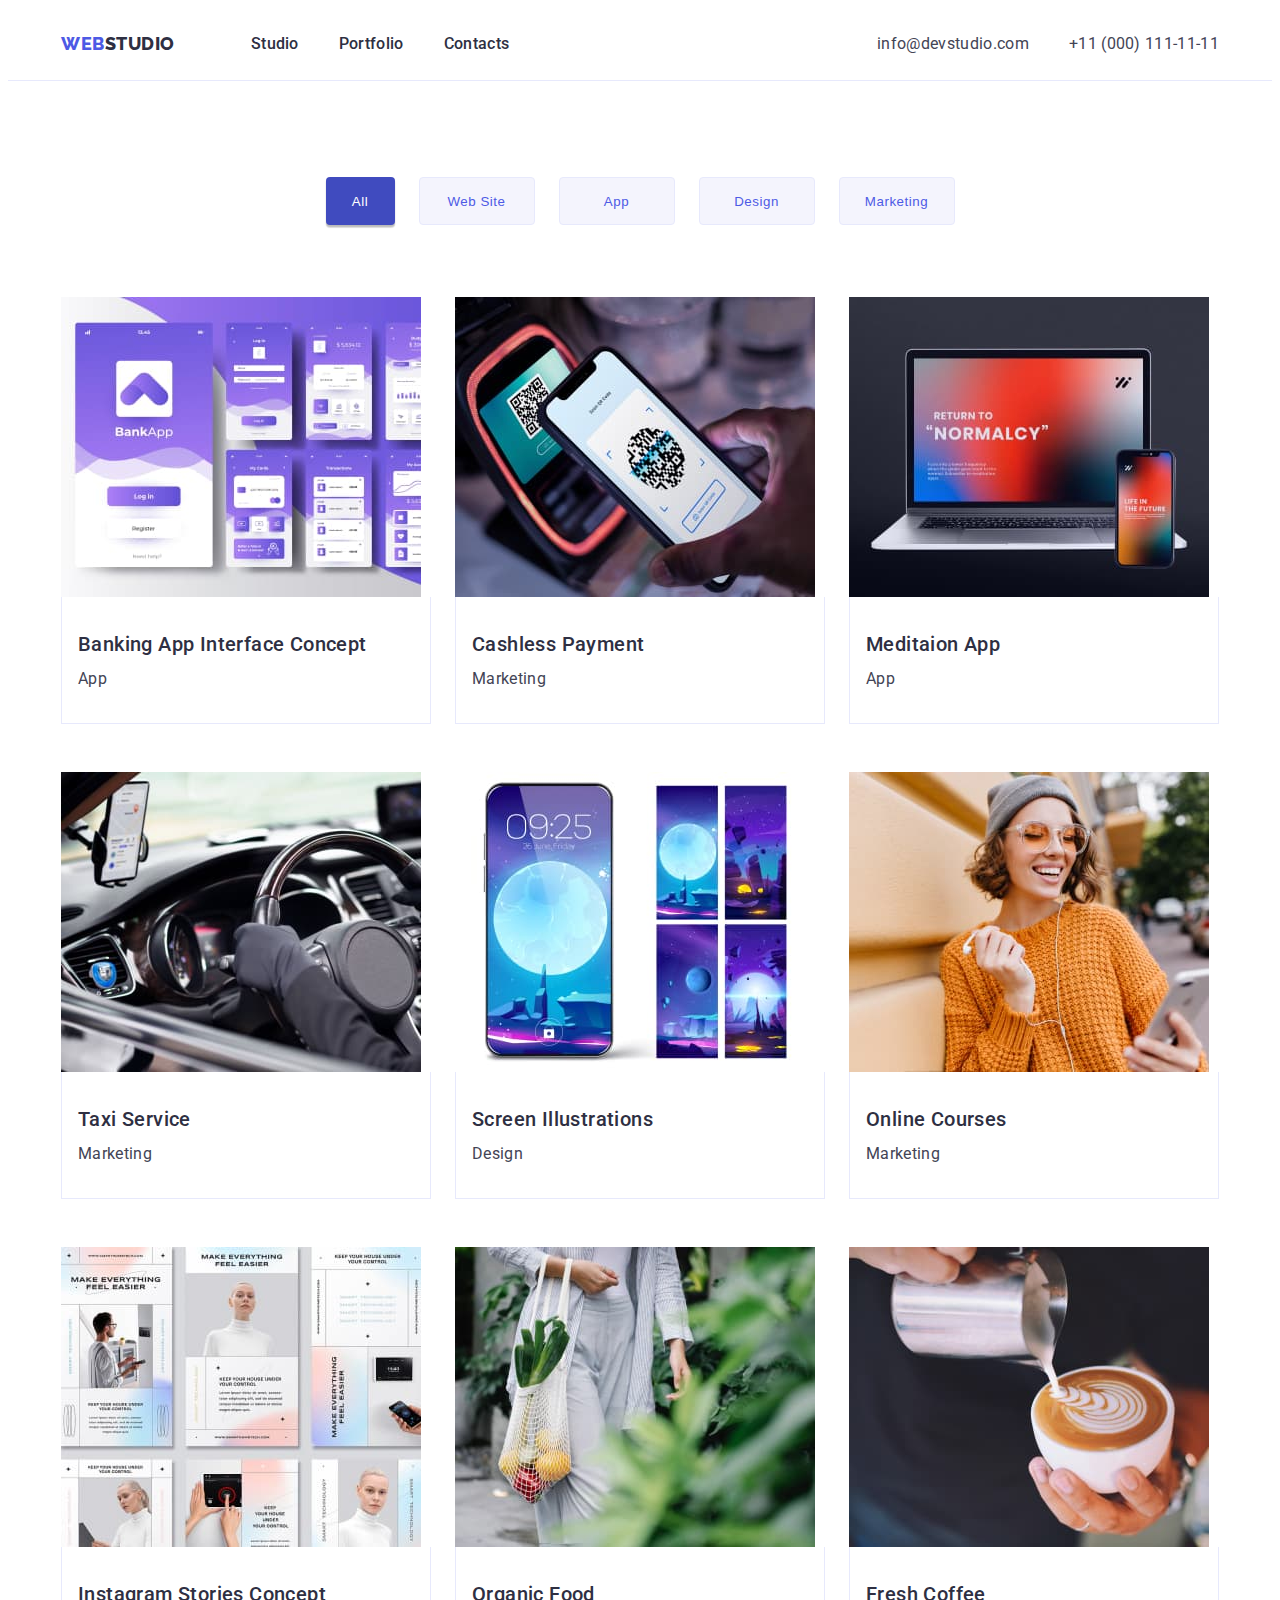
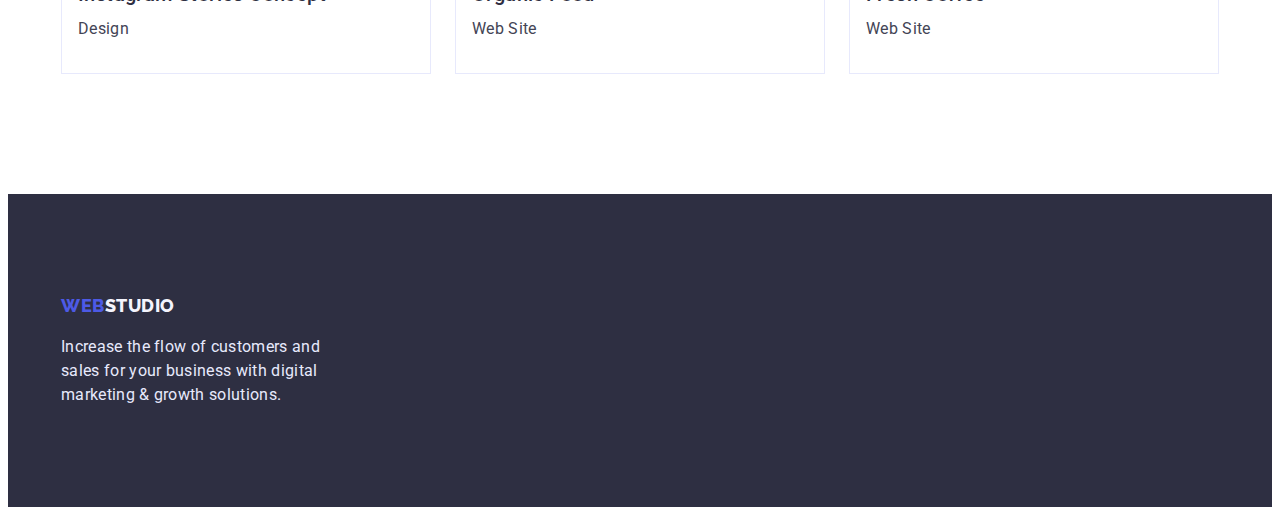
==== portfolio.html @ e5416cdb "Initial commit" ====
<!DOCTYPE html>
<html lang="en">
  <head>
    <meta charset="UTF-8" />
    <meta http-equiv="X-UA-Compatible" content="IE=edge" />
    <meta name="viewport" content="width=device-width, initial-scale=1.0" />
    <title>Document</title>

    <link
      rel="stylesheet"
      href="https://cdnjs.cloudflare.com/ajax/libs/modern-normalize/1.1.0/modern-normalize.min.css"
      integrity="sha512-wpPYUAdjBVSE4KJnH1VR1HeZfpl1ub8YT/NKx4PuQ5NmX2tKuGu6U/JRp5y+Y8XG2tV+wKQpNHVUX03MfMFn9Q=="
      crossorigin="anonymous"
      referrerpolicy="no-referrer"
    />
    <link rel="stylesheet" href="./css/styles.css" />
    <link
      href="https://fonts.googleapis.com/css2?family=Raleway:wght@800&family=Roboto:wght@400;500;700;900&display=swap"
      rel="stylesheet"
    />
  </head>
  <body>
    <header class="header">
      <div class="container header-container">
        <nav class="header-nav">
          <a class="logo link" href="./index.html">
            Web<span class="logo-second">Studio</span></a
          >
          <ul class="header-list">
            <li class="header-nav-item">
              <a class="header-nav-link link" href="./index.html">Studio</a>
            </li>
            <li class="header-nav-item">
              <a class="header-nav-link link" href="./portfolio.html"
                >Portfolio</a
              >
            </li>
            <li class="header-nav-item">
              <a class="header-nav-link link" href="">Contacts</a>
            </li>
          </ul>
        </nav>
        <address class="header-address">
          <ul class="header-address-list">
            <li class="header-address-item">
              <a
                class="header-address-link link"
                href="mailto:info@devstudio.com"
                >info@devstudio.com</a
              >
            </li>
            <li class="header-address-item">
              <a class="header-address-link link" href="tel:+110001111111"
                >+11 (000) 111-11-11</a
              >
            </li>
          </ul>
        </address>
      </div>
    </header>
    <main>
      <section class="section portfolio-section">
        <div class="container">
          <h1 hidden>Portfolio</h1>
          <ul class="buttons">
            <li class="portfolio-item">
              <button class="portfolio-button-active" type="button">All</button>
            </li>
            <li class="portfolio-item">
              <button class="Portfolio-button" type="button">Web Site</button>
            </li>
            <li class="portfolio-item">
              <button class="Portfolio-button" type="button">App</button>
            </li>
            <li class="portfolio-item">
              <button class="Portfolio-button" type="button">Design</button>
            </li>
            <li class="portfolio-item">
              <button class="Portfolio-button" type="button">Marketing</button>
            </li>
          </ul>
          <ul class="portfolio">
            <li class="portfolio-list">
              <img
                class="portfolio-images"
                src="./images/bankingapp.jpg"
                alt="dialog windows of the entire banking mobile application"
                width="360"
              />
              <div class="portfolio-text">
                <h3 class="caption-portfolio">Banking App Interface Concept</h3>
                <p class="caption-portfolio-title">App</p>
              </div>
            </li>
            <li class="portfolio-list">
              <img
                class="portfolio-images"
                src="./images/qrscanner.jpg"
                alt="the phone reads the QR code from another phone"
                width="360"
                height="300"
              />
              <div class="portfolio-text">
                <h3 class="caption-portfolio">Cashless Payment</h3>
                <p class="caption-portfolio-title">Marketing</p>
              </div>
            </li>
            <li class="portfolio-list">
              <img
                class="portfolio-images"
                src="./images/laptop.jpg"
                alt="laptop"
                width="360"
              />
              <div class="portfolio-text">
                <h3 class="caption-portfolio">Meditaion App</h3>
                <p class="caption-portfolio-title">App</p>
              </div>
            </li>
            <li class="portfolio-list">
              <img
                class="portfolio-images"
                src="./images/taxi.jpg"
                alt="hand on the steering wheel of the car"
                width="360"
              />
              <div class="portfolio-text">
                <h3 class="caption-portfolio">Taxi Service</h3>
                <p class="caption-portfolio-title">Marketing</p>
              </div>
            </li>
            <li class="portfolio-list">
              <img
                class="portfolio-images"
                src="./images/smart.jpg"
                alt="a planet is shown on the phone screen"
                width="360"
              />
              <div class="portfolio-text">
                <h3 class="caption-portfolio">Screen Illustrations</h3>
                <p class="caption-portfolio-title">Design</p>
              </div>
            </li>
            <li class="portfolio-list">
              <img
                class="portfolio-images"
                src="./images/onlinecourses.jpg"
                alt="pretty girl in an orange sweater"
                width="360"
              />
              <div class="portfolio-text">
                <h3 class="caption-portfolio">Online Courses</h3>
                <p class="caption-portfolio-title">Marketing</p>
              </div>
            </li>
            <li class="portfolio-list">
              <img
                class="portfolio-images"
                src="./images/manypeoples.jpg"
                alt="various screenshots from the mobile application"
                width="360"
              />
              <div class="portfolio-text">
                <h3 class="caption-portfolio">Instagram Stories Concept</h3>
                <p class="caption-portfolio-title">Design</p>
              </div>
            </li>
            <li class="portfolio-list">
              <img
                class="portfolio-images"
                src="./images/organicfood.jpg"
                alt="eco bag with vegetables and fruit"
                width="360"
              />
              <div class="portfolio-text">
                <h3 class="caption-portfolio">Organic Food</h3>
                <p class="caption-portfolio-title">Web Site</p>
              </div>
            </li>
            <li class="portfolio-list">
              <img
                class="portfolio-images"
                src="./images/coffe.jpg"
                alt="The barista adds milk to the coffee"
                width="360"
              />
              <div class="portfolio-text">
                <h3 class="caption-portfolio">Fresh Coffee</h3>
                <p class="caption-portfolio-title">Web Site</p>
              </div>
            </li>
          </ul>
        </div>
      </section>
    </main>

    <footer class="footer">
      <div class="container">
        <div class="footer-container">
          <a class="logo link logo-footer" href="./index.html">
            Web<span class="logo-second-footer">Studio</span></a
          >
          <p class="promotion">
            Increase the flow of customers and sales for your business with
            digital marketing & growth solutions.
          </p>
        </div>
      </div>
    </footer>
  </body>
</html>
---- css/styles.css ----
:root {
  --primary-brand: #4d5ae5;
  --pressed-state: #404bbf;
  --dark: #2e2f42;
  --success: #31d0aa;
  --text: #434455;
  --subtle-text: #8e8f99;
  --accent: #e7e9fc;
  --light: #f4f4fd;
  --modal-overlay: #2e2f42;
  --hero-background: #2e2f42;
  --background-color: #ffffff;
}

body {
  font-family: "Roboto", sans-serif;
  font-size: 16px;
  line-height: 1.5;
  background-color: var(--background-color);
  color: var(--text);
}

p,
h1,
h2,
h3,
h4,
h5,
h6 {
  margin: 0;
}

.container {
  width: 100%;
  max-width: 1158px;
  margin: 0 auto;
  padding: 0 15px;
}

.section {
  padding-bottom: 120px;
  padding-top: 120px;
}
ul {
  margin: 0;
  padding: 0;
}

.link {
  text-decoration: none;
  font-style: normal;
}
/* header */
.header {
  border-bottom-width: 1px;
  border-bottom-style: solid;
  border-bottom-color: var(--accent);
  padding: 24px 0;
}

.logo {
  font-family: "Raleway";
  font-style: normal;
  font-weight: 800;
  font-size: 18px;
  line-height: 1.3;
  letter-spacing: 0.03em;
  text-transform: uppercase;
  color: var(--primary-brand);
  margin-right: 76px;
}

.logo-second {
  color: var(--dark);
}
.header-container {
  display: flex;
  align-items: center;
}
.header-nav {
  display: flex;
  align-items: center;

  margin-right: auto;
}

.header-list {
  display: flex;
  gap: 40px;
}
.header-nav-item {
  list-style-type: none;
}

.header-nav-link {
  font-weight: 500;
  letter-spacing: 0.02em;
  color: var(--dark);
}

.header-nav-link:hover,
.header-nav-link:focus {
  color: var(--pressed-state);
}
.header-nav-link:active {
  color: var(--pressed-state);
}

.header-address {
  display: flex;
  align-items: center;

  justify-content: flex-end;
}
.header-address-list {
  display: flex;
  gap: 40px;
}

.header-address-item {
  list-style-type: none;
}
.header-address-link {
  line-height: 1.5;
  letter-spacing: 0.02em;
  color: var(--text);
}

.header-address-link:hover,
.header-address-link:focus,
.header-address-link:active {
  color: var(--pressed-state);
}

/* main */
/* секція 1 */
/* .main-hero {
  display: flex;
  align-items: center;
  flex-direction: column;
} */
.hero {
  /* display: flex;
  align-items: center;
  flex-direction: column; */
  background-color: var(--dark);
  padding-top: 188px;
  padding-bottom: 188px;
  text-align: center;
}
.hero-text {
  font-size: 56px;
  line-height: 1.1;

  letter-spacing: 0.02em;
  color: var(--background-color);
  margin-bottom: 48px;

  width: 496px;
  margin-right: auto;
  margin-left: auto;
}
.hero-button {
  width: 169px;
  height: 56px;
  background: var(--primary-brand);
  color: var(--background-color);
  box-shadow: 0px 4px 4px rgba(0, 0, 0, 0.15);
  border-radius: 4px;
  border: none;
  font-style: normal;
  letter-spacing: 0.04em;
  cursor: pointer;
}
.hero-button:hover,
.hero-button:focus {
  background: var(--pressed-state);
}

/* секція 2 */
.visually-hidden {
  display: none;
}

.description {
  display: flex;
  gap: 24px;
}

.description-title {
  font-weight: 500;
  font-size: 20px;
  line-height: 1.2;
  letter-spacing: 0.02em;
  color: var(--dark);

  margin-block-end: 0;
  margin-bottom: 8px;
}
.description-list {
  list-style-type: none;
  width: 264px;
}

.description-text {
  margin: 0;
  letter-spacing: 0.02em;
}
/* секція 3 */
.section-mission {
  padding-top: 0;
}
.section-title-box {
  display: flex;
  gap: 24px;
}
.container-workers {
  background-color: #f4f4fd;
}
.section-title {
  font-size: 36px;
  line-height: 1.1;
  text-align: center;
  letter-spacing: 0.02em;
  text-transform: capitalize;
  color: var(--dark);
  margin-bottom: 72px;
}
.title-info-item {
  list-style-type: none;
}
.mission-img {
  display: block;
  max-width: 100%;
  height: auto;
}
/* секція 4 */
.section-title-workers {
  display: flex;
  gap: 24px;
}
.section-workers {
  background-color: #f4f4fd;
}
.workers-img {
  display: block;
  max-width: 100%;
  height: auto;
}
.workers-text {
  padding-top: 32px;
  padding-bottom: 32px;
}
.title-workers-item {
  list-style-type: none;
  box-shadow: 0px 1px 6px rgba(46, 47, 66, 0.08),
    0px 1px 1px rgba(46, 47, 66, 0.16), 0px 2px 1px rgba(46, 47, 66, 0.08);
  border-radius: 0px 0px 4px 4px;
  background: var(--background-color);
  flex-basis: calc((100% - 72px) / 4);
}

.caption {
  font-weight: 500;
  font-size: 20px;
  text-align: center;
  letter-spacing: 0.02em;
  color: var(--dark);
  margin-bottom: 8px;
}
.caption-title {
  text-align: center;
  letter-spacing: 0.02em;
}
/* футер */

.footer {
  padding-top: 100px;
  padding-bottom: 100px;
  background-color: var(--dark);
}
.footer-container {
  max-width: 264px;
}

.logo-second-footer {
  color: var(--light);
}
.promotion {
  letter-spacing: 0.02em;
  color: var(--accent);

  margin-top: 16px;
}

.logo-footer {
  margin-bottom: 16px;
  margin-right: 0;
}

/* Портфоліо */
/* секція 1 */
.portfolio-section {
  padding-top: 96px;
}
.portfolio-item {
  list-style-type: none;
}
.buttons {
  display: flex;
  gap: 24px;
  justify-content: center;
  /* margin-top: 96px; */
  margin-bottom: 72px;
}

.portfolio-button-active {
  width: 69px;
  height: 48px;
  background: var(--pressed-state);
  box-shadow: 0px 3px 1px rgba(0, 0, 0, 0.1), 0px 2px 1px rgba(0, 0, 0, 0.08),
    0px 2px 2px rgba(0, 0, 0, 0.12);
  border-radius: 4px;
  border: none;
  color: var(--background-color);
  font-style: normal;
  letter-spacing: 0.04em;
  text-decoration: none;
  cursor: pointer;
  padding: 0;
}
.portfolio-button-active:hover,
.portfolio-button-active:focus {
  background: var(--primary-brand);
}
.Portfolio-button {
  width: 116px;
  height: 48px;

  background: var(--light);

  border: 1px solid var(--accent);

  border-radius: 4px;

  color: var(--primary-brand);

  letter-spacing: 0.04em;

  text-decoration: none;
  cursor: pointer;
  padding: 0;
}
.Portfolio-button:hover,
.Portfolio-button:focus {
  background: var(--pressed-state);
  color: var(--background-color);
}

.portfolio {
  display: flex;
  column-gap: 24px;
  row-gap: 48px;
  flex-wrap: wrap;
}
.portfolio-list {
  list-style-type: none;

  flex-basis: calc((100% - 48px) / 3);
}

.portfolio-text {
  padding-left: 16px;
  padding-top: 32px;
  padding-bottom: 32px;
  border: 1px solid var(--accent);
  border-top: 0;
}
.caption-portfolio {
  font-weight: 500;
  font-size: 20px;
  text-align: left;
  letter-spacing: 0.02em;
  color: var(--dark);
  margin-bottom: 8px;
}

.portfolio-images {
  display: block;
  max-width: 100%;
  height: auto;
}
.caption-portfolio-title {
  text-align: left;
  letter-spacing: 0.02em;
}
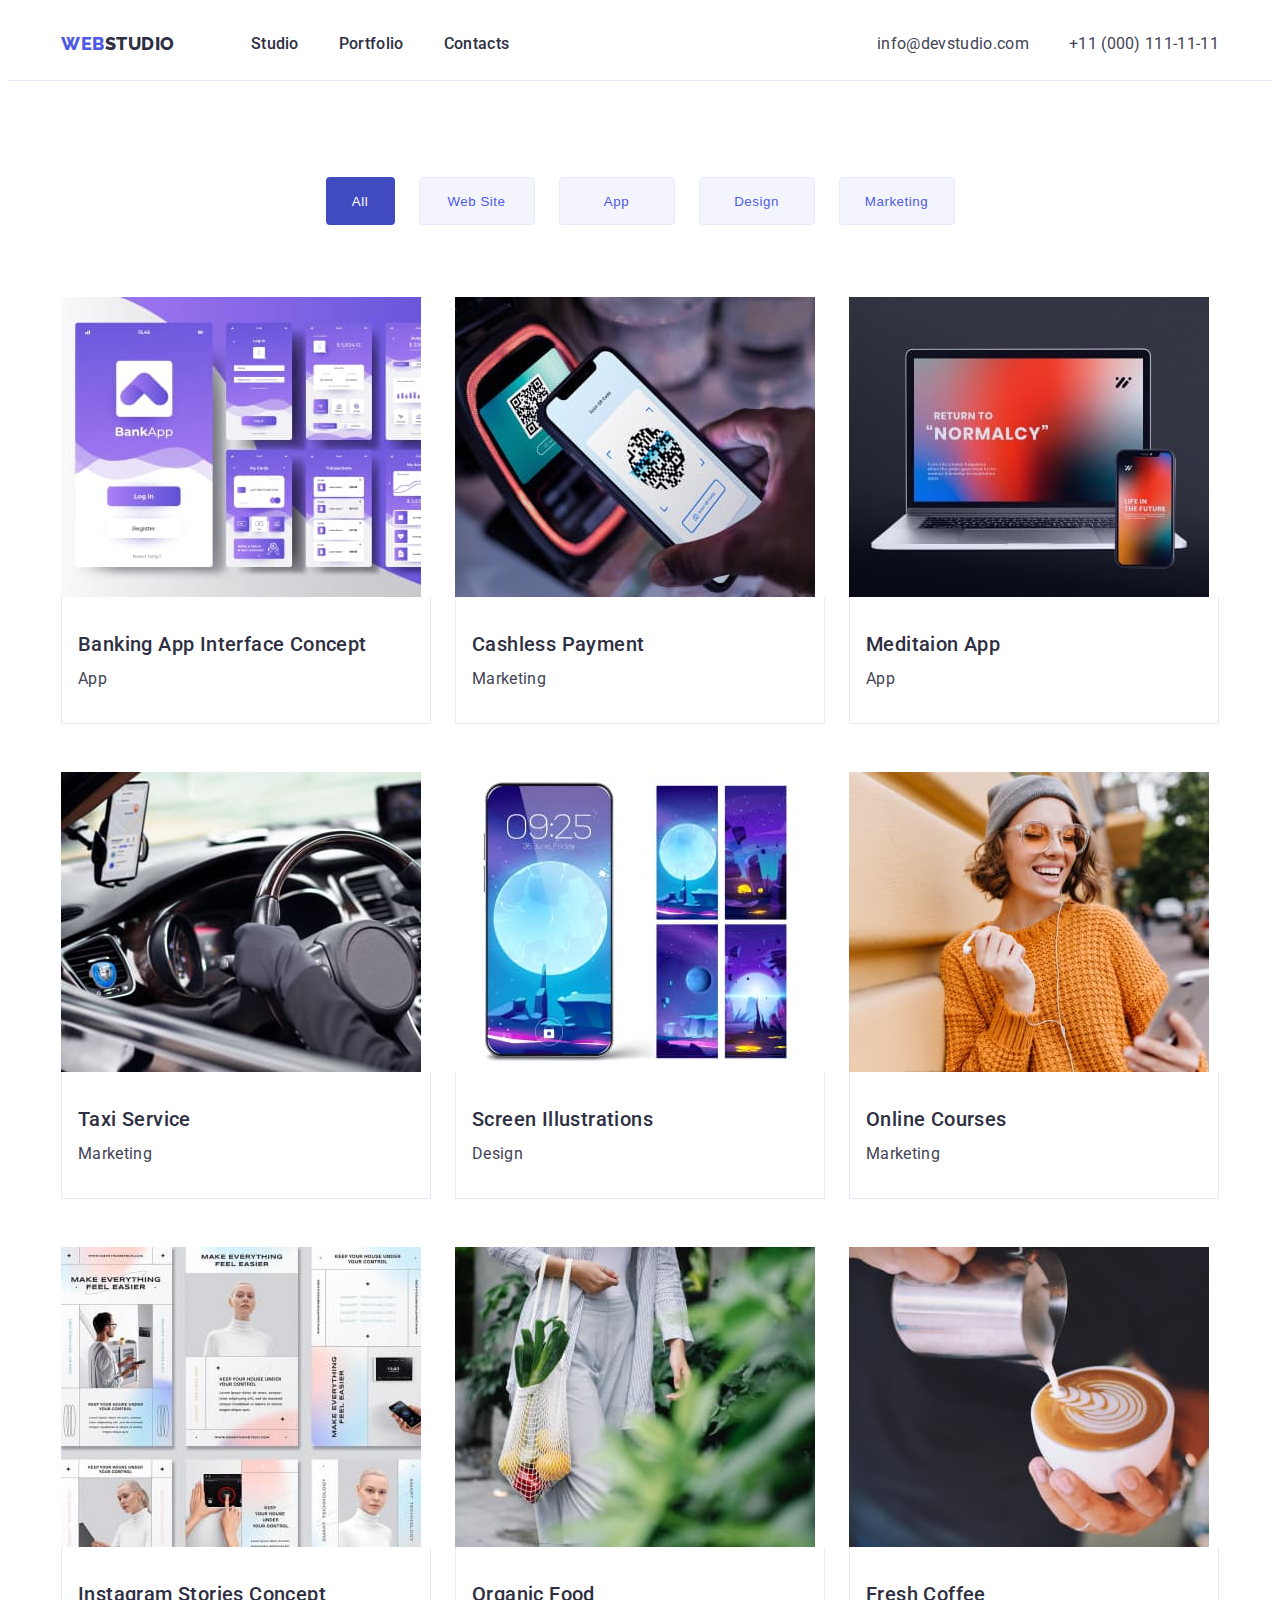
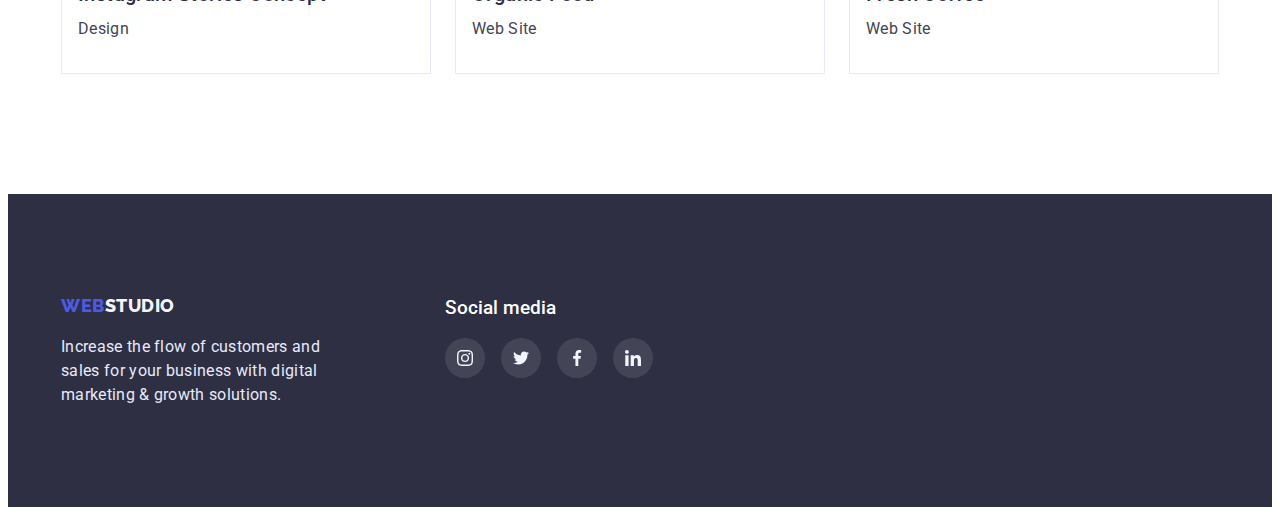
==== commit e6778ffb: "home-work-4" ====
--- a/portfolio.html
+++ b/portfolio.html
@@ -195,7 +195,7 @@
     </main>
 
     <footer class="footer">
-      <div class="container">
+      <div class="container footer-container-content">
         <div class="footer-container">
           <a class="logo link logo-footer" href="./index.html">
             Web<span class="logo-second-footer">Studio</span></a
@@ -205,7 +205,43 @@
             digital marketing & growth solutions.
           </p>
         </div>
+        <div class="footer-socials">
+          <h3 class="footer-socials-text">Social media</h3>
+
+          <ul class="footer-social-list">
+            <li class="footer-socials-item">
+              <a class="footer-socials-link" href="#">
+                <svg class="footer-socials-icon">
+                  <use href="./images/icons.svg#icon-instagram"></use>
+                </svg>
+              </a>
+            </li>
+            <li class="footer-socials-item">
+              <a class="footer-socials-link" href="#">
+                <svg class="footer-socials-icon">
+                  <use href="./images/icons.svg#icon-twitter"></use>
+                </svg>
+              </a>
+            </li>
+            <li class="footer-socials-item">
+              <a class="footer-socials-link" href="#">
+                <svg class="footer-socials-icon">
+                  <use href="./images/icons.svg#icon-facebook"></use>
+                </svg>
+              </a>
+            </li>
+
+            <li class="footer-socials-item">
+              <a class="footer-socials-link" href="#">
+                <svg class="footer-socials-icon">
+                  <use href="./images/icons.svg#icon-linkedin"></use>
+                </svg>
+              </a>
+            </li>
+          </ul>
+        </div>
       </div>
     </footer>
   </body>
+  </body>
 </html>
--- a/css/styles.css
+++ b/css/styles.css
@@ -45,6 +45,9 @@
   margin: 0;
   padding: 0;
 }
+li {
+  list-style-type: none;
+}
 
 .link {
   text-decoration: none;
@@ -88,9 +91,9 @@
   display: flex;
   gap: 40px;
 }
-.header-nav-item {
+/* .header-nav-item {
   list-style-type: none;
-}
+} */
 
 .header-nav-link {
   font-weight: 500;
@@ -117,9 +120,9 @@
   gap: 40px;
 }
 
-.header-address-item {
+/* .header-address-item {
   list-style-type: none;
-}
+} */
 .header-address-link {
   line-height: 1.5;
   letter-spacing: 0.02em;
@@ -133,20 +136,22 @@
 }
 
 /* main */
-/* секція 1 */
-/* .main-hero {
-  display: flex;
-  align-items: center;
-  flex-direction: column;
-} */
+/* секція hero */
+
 .hero {
-  /* display: flex;
-  align-items: center;
-  flex-direction: column; */
-  background-color: var(--dark);
   padding-top: 188px;
   padding-bottom: 188px;
   text-align: center;
+  background-image: linear-gradient(
+      rgba(46, 47, 66, 0.7),
+      rgba(46, 47, 66, 0.7)
+    ),
+    url(../images/people-office.jpg);
+  background-repeat: no-repeat;
+  background-position: center;
+  /* background-size: cover; */
+  background-color: var(--dark);
+  background-size: 1440px, auto;
 }
 .hero-text {
   font-size: 56px;
@@ -177,7 +182,7 @@
   background: var(--pressed-state);
 }
 
-/* секція 2 */
+/* секція 1 */
 .visually-hidden {
   display: none;
 }
@@ -185,6 +190,7 @@
 .description {
   display: flex;
   gap: 24px;
+  justify-content: center;
 }
 
 .description-title {
@@ -198,15 +204,34 @@
   margin-bottom: 8px;
 }
 .description-list {
-  list-style-type: none;
+  /* list-style-type: none; */
   width: 264px;
+}
+.description-box {
+  width: 264px;
+  height: 112px;
+  background-color: var(--light);
+  border-radius: 4px;
+  margin-bottom: 8px;
+}
+.description-link {
+  display: flex;
+  align-items: center;
+  justify-content: center;
+  width: 100%;
+  height: 100%;
+}
+.description-icon {
+  display: flex;
+  width: 64px;
+  height: 64px;
 }
 
 .description-text {
   margin: 0;
   letter-spacing: 0.02em;
 }
-/* секція 3 */
+/* секція 2 */
 .section-mission {
   padding-top: 0;
 }
@@ -215,7 +240,7 @@
   gap: 24px;
 }
 .container-workers {
-  background-color: #f4f4fd;
+  background-color: var(--light);
 }
 .section-title {
   font-size: 36px;
@@ -226,21 +251,21 @@
   color: var(--dark);
   margin-bottom: 72px;
 }
-.title-info-item {
+/* .title-info-item {
   list-style-type: none;
-}
+} */
 .mission-img {
   display: block;
   max-width: 100%;
   height: auto;
 }
-/* секція 4 */
+/* секція 3 */
 .section-title-workers {
   display: flex;
   gap: 24px;
 }
 .section-workers {
-  background-color: #f4f4fd;
+  background-color: var(--light);
 }
 .workers-img {
   display: block;
@@ -252,14 +277,12 @@
   padding-bottom: 32px;
 }
 .title-workers-item {
-  list-style-type: none;
   box-shadow: 0px 1px 6px rgba(46, 47, 66, 0.08),
     0px 1px 1px rgba(46, 47, 66, 0.16), 0px 2px 1px rgba(46, 47, 66, 0.08);
   border-radius: 0px 0px 4px 4px;
   background: var(--background-color);
   flex-basis: calc((100% - 72px) / 4);
 }
-
 .caption {
   font-weight: 500;
   font-size: 20px;
@@ -272,6 +295,75 @@
   text-align: center;
   letter-spacing: 0.02em;
 }
+
+/* Social */
+.social-list {
+  display: flex;
+  gap: 24px;
+  padding-bottom: 32px;
+  justify-content: center;
+}
+.socials-item {
+  width: 40px;
+  height: 40px;
+}
+.socials-icon {
+  display: flex;
+  width: 16px;
+  height: 16px;
+  fill: var(--light);
+}
+.socials-link {
+  display: flex;
+  align-items: center;
+  justify-content: center;
+  width: 100%;
+  height: 100%;
+  border-radius: 50%;
+  background-color: var(--primary-brand);
+}
+.socials-link:hover,
+.socials-link:focus {
+  background-color: var(--pressed-state);
+}
+
+/* Секція 4 */
+
+.section-customers {
+  padding-top: 130px;
+}
+.customers-list {
+  display: flex;
+  justify-content: center;
+  gap: 24px;
+}
+.customers-item {
+  width: 168px;
+  height: 88px;
+  border: 1px solid var(--subtle-text);
+  border-radius: 4px;
+}
+.customers-item:hover,
+.customers-item:focus {
+  border: 1px solid var(--pressed-state);
+}
+.customers-link {
+  display: flex;
+  align-items: center;
+  justify-content: center;
+  width: 100%;
+  height: 100%;
+}
+.customers-icon {
+  display: flex;
+  width: 104px;
+  height: 56px;
+  fill: var(--subtle-text);
+}
+.customers-icon:hover,
+.customers-icon:focus {
+  fill: var(--pressed-state);
+}
 /* футер */
 
 .footer {
@@ -279,6 +371,9 @@
   padding-bottom: 100px;
   background-color: var(--dark);
 }
+.footer-container-content {
+  display: flex;
+}
 .footer-container {
   max-width: 264px;
 }
@@ -296,6 +391,46 @@
 .logo-footer {
   margin-bottom: 16px;
   margin-right: 0;
+}
+/* footer-socials */
+.footer-socials {
+  margin-left: 120px;
+}
+
+.footer-socials-text {
+  color: #ffffff;
+  margin-bottom: 16px;
+  font-weight: 500;
+}
+
+.footer-social-list {
+  display: flex;
+  gap: 16px;
+  justify-content: center;
+}
+.footer-socials-item {
+  width: 40px;
+  height: 40px;
+}
+.footer-socials-link {
+  display: flex;
+  align-items: center;
+  justify-content: center;
+  width: 100%;
+  height: 100%;
+  border-radius: 50%;
+  background-color: rgba(255, 255, 255, 0.1);
+}
+.footer-socials-link:hover,
+.footer-socials-link:focus {
+  background-color: #31d0aa;
+}
+
+.footer-socials-icon {
+  display: flex;
+  width: 16px;
+  height: 16px;
+  fill: var(--light);
 }
 
 /* Портфоліо */
@@ -303,23 +438,25 @@
 .portfolio-section {
   padding-top: 96px;
 }
-.portfolio-item {
-  list-style-type: none;
-}
+
 .buttons {
   display: flex;
   gap: 24px;
   justify-content: center;
   /* margin-top: 96px; */
   margin-bottom: 72px;
+}
+.portfolio-item {
+  /* box-shadow: 0px 3px 1px rgba(0, 0, 0, 0.1), 0px 2px 1px rgba(0, 0, 0, 0.08),
+0px 2px 2px rgba(0, 0, 0, 0.12);
+border-radius: 4px; */
 }
 
 .portfolio-button-active {
   width: 69px;
   height: 48px;
   background: var(--pressed-state);
-  box-shadow: 0px 3px 1px rgba(0, 0, 0, 0.1), 0px 2px 1px rgba(0, 0, 0, 0.08),
-    0px 2px 2px rgba(0, 0, 0, 0.12);
+
   border-radius: 4px;
   border: none;
   color: var(--background-color);
@@ -332,6 +469,8 @@
 .portfolio-button-active:hover,
 .portfolio-button-active:focus {
   background: var(--primary-brand);
+
+  box-shadow: 0px 4px 4px rgba(0, 0, 0, 0.15);
 }
 .Portfolio-button {
   width: 116px;
@@ -355,6 +494,7 @@
 .Portfolio-button:focus {
   background: var(--pressed-state);
   color: var(--background-color);
+  box-shadow: 0px 4px 4px rgba(0, 0, 0, 0.15);
 }
 
 .portfolio {
@@ -364,11 +504,12 @@
   flex-wrap: wrap;
 }
 .portfolio-list {
-  list-style-type: none;
-
   flex-basis: calc((100% - 48px) / 3);
 }
-
+.portfolio-list:hover {
+  box-shadow: 0px 1px 6px rgba(46, 47, 66, 0.08),
+    0px 1px 1px rgba(46, 47, 66, 0.16), 0px 2px 1px rgba(46, 47, 66, 0.08);
+}
 .portfolio-text {
   padding-left: 16px;
   padding-top: 32px;
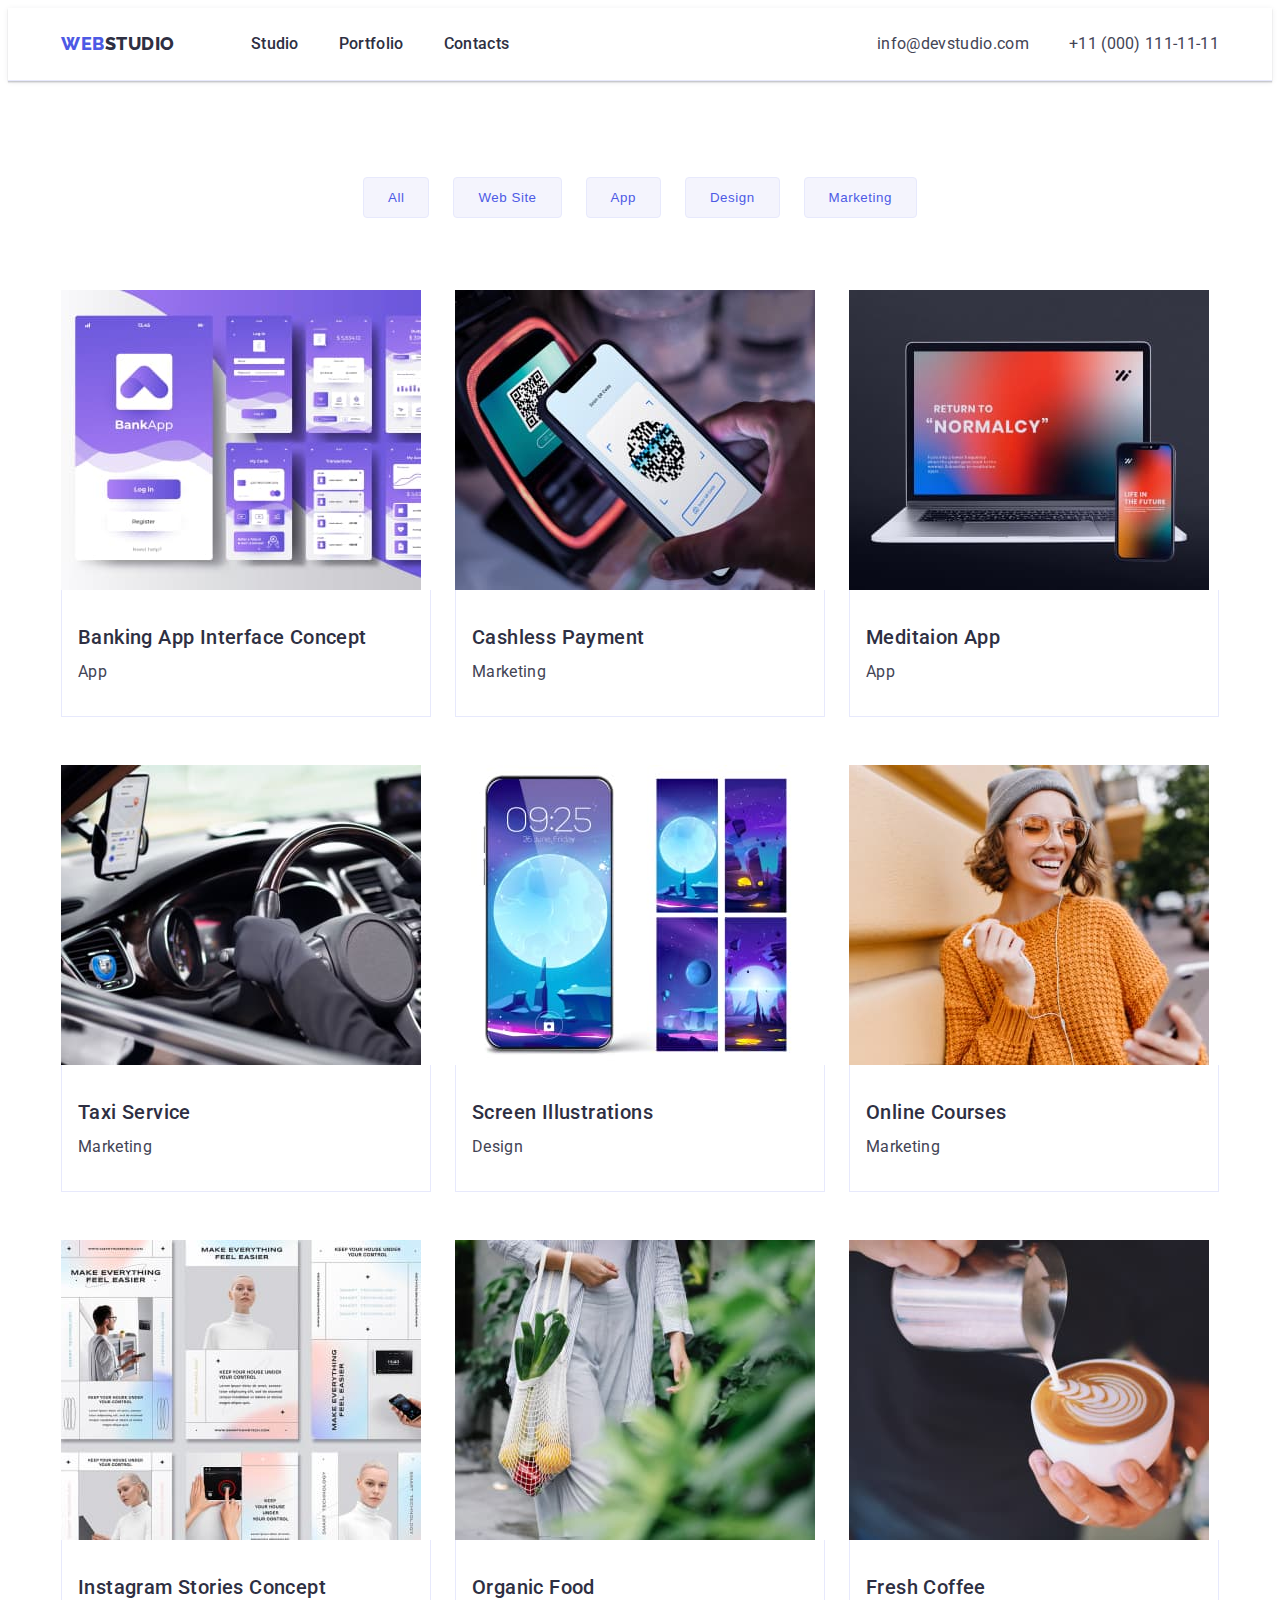
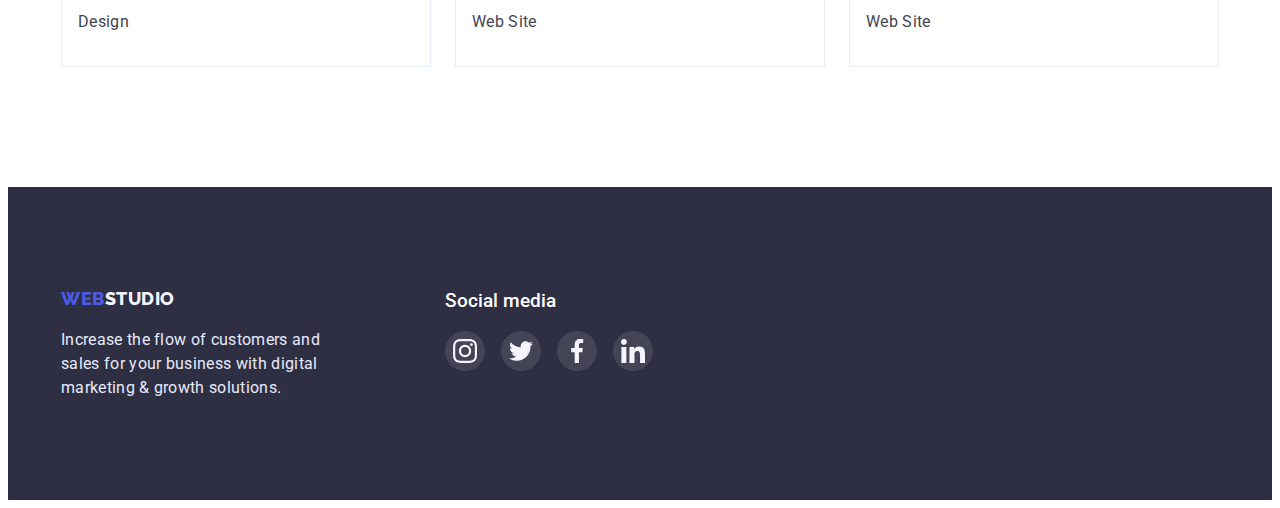
==== commit 2faff60b: "work-on-mistakes hw4" ====
--- a/portfolio.html
+++ b/portfolio.html
@@ -63,20 +63,20 @@
         <div class="container">
           <h1 hidden>Portfolio</h1>
           <ul class="buttons">
-            <li class="portfolio-item">
-              <button class="portfolio-button-active" type="button">All</button>
-            </li>
-            <li class="portfolio-item">
-              <button class="Portfolio-button" type="button">Web Site</button>
-            </li>
-            <li class="portfolio-item">
-              <button class="Portfolio-button" type="button">App</button>
-            </li>
-            <li class="portfolio-item">
-              <button class="Portfolio-button" type="button">Design</button>
-            </li>
-            <li class="portfolio-item">
-              <button class="Portfolio-button" type="button">Marketing</button>
+            <li>
+              <button class="portfolio-button" type="button">All</button>
+            </li>
+            <li>
+              <button class="portfolio-button" type="button">Web Site</button>
+            </li>
+            <li>
+              <button class="portfolio-button" type="button">App</button>
+            </li>
+            <li>
+              <button class="portfolio-button" type="button">Design</button>
+            </li>
+            <li>
+              <button class="portfolio-button" type="button">Marketing</button>
             </li>
           </ul>
           <ul class="portfolio">
@@ -243,5 +243,4 @@
       </div>
     </footer>
   </body>
-  </body>
 </html>
--- a/css/styles.css
+++ b/css/styles.css
@@ -59,6 +59,8 @@
   border-bottom-style: solid;
   border-bottom-color: var(--accent);
   padding: 24px 0;
+  box-shadow: 0px 2px 1px rgba(46, 47, 66, 0.08),
+    0px 1px 1px rgba(46, 47, 66, 0.16), 0px 1px 6px rgba(46, 47, 66, 0.08);
 }
 
 .logo {
@@ -151,7 +153,9 @@
   background-position: center;
   /* background-size: cover; */
   background-color: var(--dark);
-  background-size: 1440px, auto;
+  background-size: cover;
+  max-width: 1440px;
+  margin: 0 auto;
 }
 .hero-text {
   font-size: 56px;
@@ -204,7 +208,6 @@
   margin-bottom: 8px;
 }
 .description-list {
-  /* list-style-type: none; */
   width: 264px;
 }
 .description-box {
@@ -213,14 +216,13 @@
   background-color: var(--light);
   border-radius: 4px;
   margin-bottom: 8px;
-}
-.description-link {
   display: flex;
   align-items: center;
   justify-content: center;
   width: 100%;
   height: 100%;
 }
+
 .description-icon {
   display: flex;
   width: 64px;
@@ -233,7 +235,7 @@
 }
 /* секція 2 */
 .section-mission {
-  padding-top: 0;
+  padding-top: 120px;
 }
 .section-title-box {
   display: flex;
@@ -300,8 +302,8 @@
 .social-list {
   display: flex;
   gap: 24px;
-  padding-bottom: 32px;
-  justify-content: center;
+  justify-content: center;
+  margin-top: 8px;
 }
 .socials-item {
   width: 40px;
@@ -339,29 +341,25 @@
 }
 .customers-item {
   width: 168px;
+}
+.customers-link:hover,
+.customers-link:focus {
+  border-color: var(--pressed-state);
+}
+.customers-link {
+  display: flex;
+  align-items: center;
+  justify-content: center;
+  width: 100%;
+
   height: 88px;
   border: 1px solid var(--subtle-text);
   border-radius: 4px;
-}
-.customers-item:hover,
-.customers-item:focus {
-  border: 1px solid var(--pressed-state);
-}
-.customers-link {
-  display: flex;
-  align-items: center;
-  justify-content: center;
-  width: 100%;
-  height: 100%;
-}
-.customers-icon {
-  display: flex;
-  width: 104px;
-  height: 56px;
   fill: var(--subtle-text);
 }
-.customers-icon:hover,
-.customers-icon:focus {
+/*  */
+.customers-link:hover,
+.customers-link:focus {
   fill: var(--pressed-state);
 }
 /* футер */
@@ -428,8 +426,8 @@
 
 .footer-socials-icon {
   display: flex;
-  width: 16px;
-  height: 16px;
+  width: 24px;
+  height: 24px;
   fill: var(--light);
 }
 
@@ -443,55 +441,26 @@
   display: flex;
   gap: 24px;
   justify-content: center;
-  /* margin-top: 96px; */
   margin-bottom: 72px;
 }
-.portfolio-item {
-  /* box-shadow: 0px 3px 1px rgba(0, 0, 0, 0.1), 0px 2px 1px rgba(0, 0, 0, 0.08),
-0px 2px 2px rgba(0, 0, 0, 0.12);
-border-radius: 4px; */
-}
-
-.portfolio-button-active {
-  width: 69px;
-  height: 48px;
-  background: var(--pressed-state);
+
+.portfolio-button {
+  padding: 12px 24px;
+
+  background-color: var(--light);
+  color: var(--primary-brand);
+
+  border: 1px solid var(--accent);
 
   border-radius: 4px;
-  border: none;
-  color: var(--background-color);
-  font-style: normal;
+
   letter-spacing: 0.04em;
+
   text-decoration: none;
   cursor: pointer;
-  padding: 0;
-}
-.portfolio-button-active:hover,
-.portfolio-button-active:focus {
-  background: var(--primary-brand);
-
-  box-shadow: 0px 4px 4px rgba(0, 0, 0, 0.15);
-}
-.Portfolio-button {
-  width: 116px;
-  height: 48px;
-
-  background: var(--light);
-
-  border: 1px solid var(--accent);
-
-  border-radius: 4px;
-
-  color: var(--primary-brand);
-
-  letter-spacing: 0.04em;
-
-  text-decoration: none;
-  cursor: pointer;
-  padding: 0;
-}
-.Portfolio-button:hover,
-.Portfolio-button:focus {
+}
+.portfolio-button:hover,
+.portfolio-button:focus {
   background: var(--pressed-state);
   color: var(--background-color);
   box-shadow: 0px 4px 4px rgba(0, 0, 0, 0.15);
